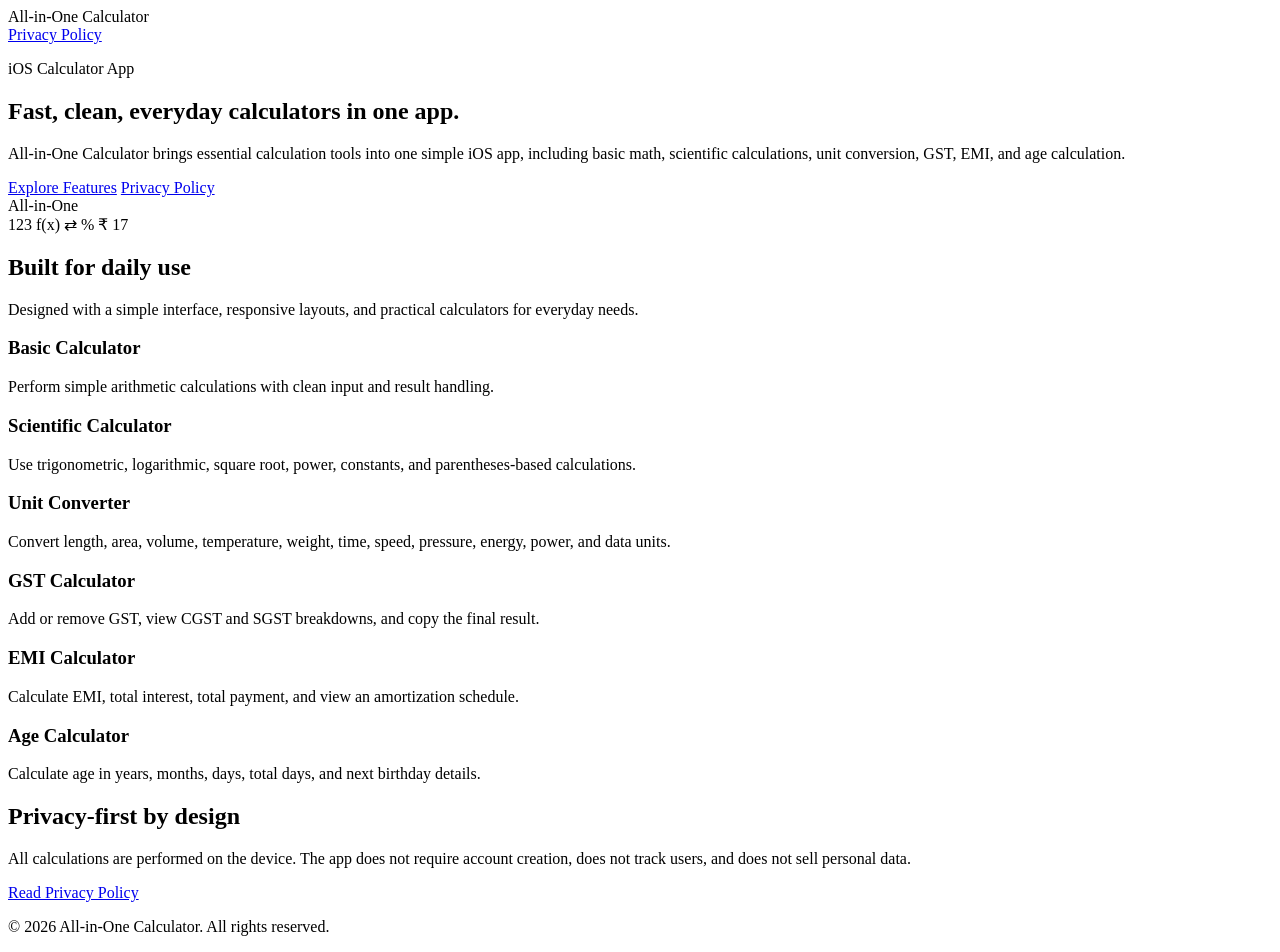
==== index.html @ e2fb16b6 "Create index.html index page" ====
<!DOCTYPE html>
<html lang="en">
<head>
  <meta charset="UTF-8" />
  <meta name="viewport" content="width=device-width, initial-scale=1.0" />
  <meta name="description" content="All-in-One Calculator is an iOS app with basic, scientific, unit conversion, GST, EMI, and age calculator tools." />
  <title>All-in-One Calculator</title>
  <link rel="stylesheet" href="styles.css" />
</head>
<body>
  <header class="hero">
    <nav class="nav">
      <div class="brand">All-in-One Calculator</div>
      <a href="privacy.html" class="nav-link">Privacy Policy</a>
    </nav>

    <section class="hero-content">
      <div>
        <p class="eyebrow">iOS Calculator App</p>
        <h1>Fast, clean, everyday calculators in one app.</h1>
        <p class="hero-text">
          All-in-One Calculator brings essential calculation tools into one simple iOS app,
          including basic math, scientific calculations, unit conversion, GST, EMI, and age calculation.
        </p>
        <div class="actions">
          <a href="#features" class="button primary">Explore Features</a>
          <a href="privacy.html" class="button secondary">Privacy Policy</a>
        </div>
      </div>

      <div class="phone-card">
        <div class="screen">
          <div class="screen-header">All-in-One</div>
          <div class="grid">
            <span>123</span>
            <span>f(x)</span>
            <span>⇄</span>
            <span>%</span>
            <span>₹</span>
            <span>17</span>
          </div>
        </div>
      </div>
    </section>
  </header>

  <main>
    <section id="features" class="section">
      <h2>Built for daily use</h2>
      <p class="section-subtitle">
        Designed with a simple interface, responsive layouts, and practical calculators for everyday needs.
      </p>

      <div class="feature-grid">
        <article class="card">
          <h3>Basic Calculator</h3>
          <p>Perform simple arithmetic calculations with clean input and result handling.</p>
        </article>

        <article class="card">
          <h3>Scientific Calculator</h3>
          <p>Use trigonometric, logarithmic, square root, power, constants, and parentheses-based calculations.</p>
        </article>

        <article class="card">
          <h3>Unit Converter</h3>
          <p>Convert length, area, volume, temperature, weight, time, speed, pressure, energy, power, and data units.</p>
        </article>

        <article class="card">
          <h3>GST Calculator</h3>
          <p>Add or remove GST, view CGST and SGST breakdowns, and copy the final result.</p>
        </article>

        <article class="card">
          <h3>EMI Calculator</h3>
          <p>Calculate EMI, total interest, total payment, and view an amortization schedule.</p>
        </article>

        <article class="card">
          <h3>Age Calculator</h3>
          <p>Calculate age in years, months, days, total days, and next birthday details.</p>
        </article>
      </div>
    </section>

    <section class="section privacy-callout">
      <h2>Privacy-first by design</h2>
      <p>
        All calculations are performed on the device. The app does not require account creation,
        does not track users, and does not sell personal data.
      </p>
      <a href="privacy.html" class="button primary">Read Privacy Policy</a>
    </section>
  </main>

  <footer class="footer">
    <p>© 2026 All-in-One Calculator. All rights reserved.</p>
  </footer>
</body>
</html>
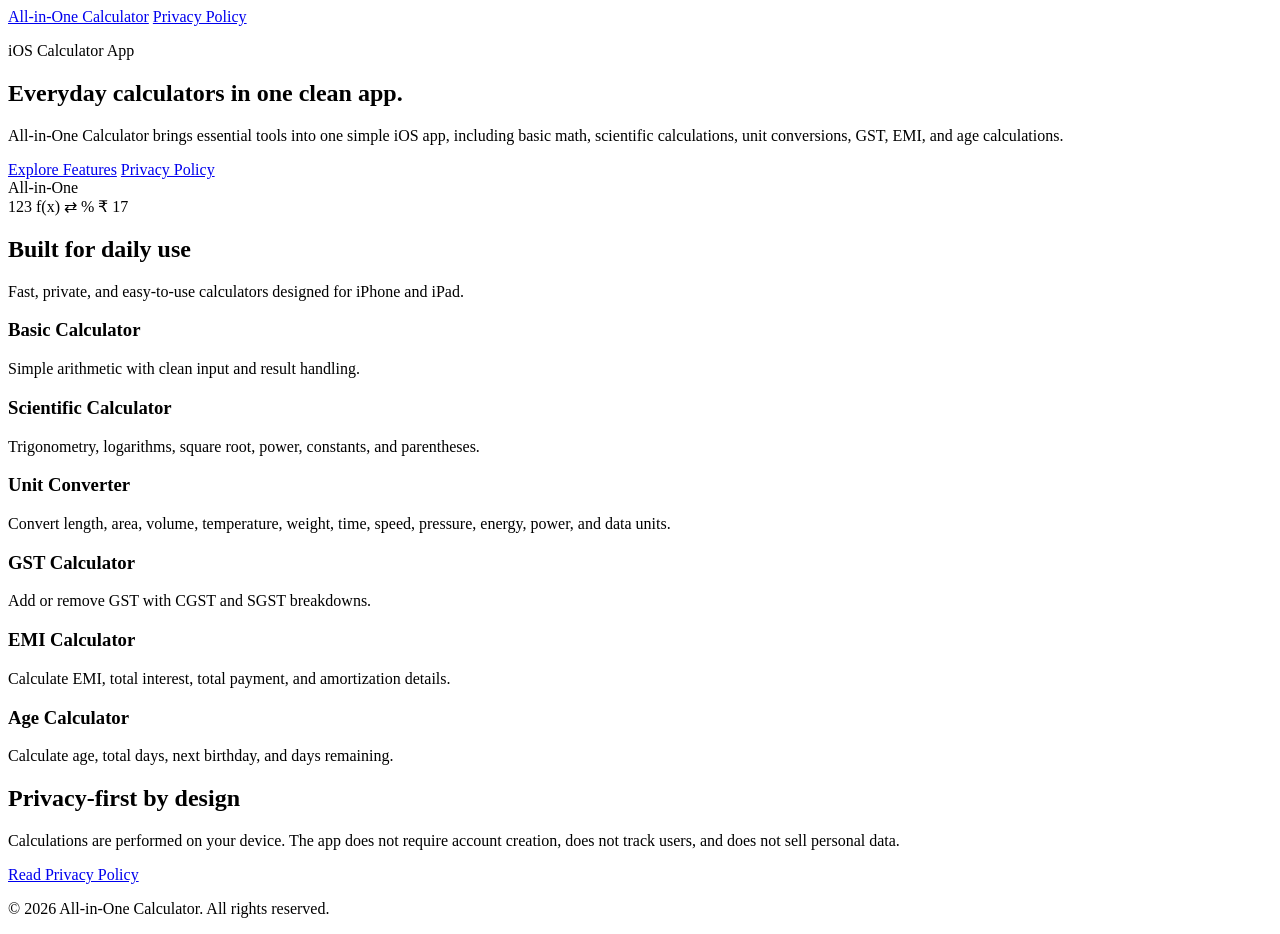
==== commit c15532c7: "Update index.html" ====
--- a/index.html
+++ b/index.html
@@ -3,32 +3,32 @@
 <head>
   <meta charset="UTF-8" />
   <meta name="viewport" content="width=device-width, initial-scale=1.0" />
-  <meta name="description" content="All-in-One Calculator is an iOS app with basic, scientific, unit conversion, GST, EMI, and age calculator tools." />
+  <meta name="description" content="All-in-One Calculator is an iOS app with basic calculator, scientific calculator, unit converter, GST calculator, EMI calculator, and age calculator tools." />
   <title>All-in-One Calculator</title>
-  <link rel="stylesheet" href="styles.css" />
+  <link rel="stylesheet" href="./styles.css" />
 </head>
 <body>
   <header class="hero">
     <nav class="nav">
-      <div class="brand">All-in-One Calculator</div>
-      <a href="privacy.html" class="nav-link">Privacy Policy</a>
+      <a class="brand" href="./index.html">All-in-One Calculator</a>
+      <a href="./privacy.html" class="nav-link">Privacy Policy</a>
     </nav>
 
     <section class="hero-content">
       <div>
         <p class="eyebrow">iOS Calculator App</p>
-        <h1>Fast, clean, everyday calculators in one app.</h1>
+        <h1>Everyday calculators in one clean app.</h1>
         <p class="hero-text">
-          All-in-One Calculator brings essential calculation tools into one simple iOS app,
-          including basic math, scientific calculations, unit conversion, GST, EMI, and age calculation.
+          All-in-One Calculator brings essential tools into one simple iOS app, including basic math,
+          scientific calculations, unit conversions, GST, EMI, and age calculations.
         </p>
         <div class="actions">
           <a href="#features" class="button primary">Explore Features</a>
-          <a href="privacy.html" class="button secondary">Privacy Policy</a>
+          <a href="./privacy.html" class="button secondary">Privacy Policy</a>
         </div>
       </div>
 
-      <div class="phone-card">
+      <div class="phone-card" aria-label="App preview">
         <div class="screen">
           <div class="screen-header">All-in-One</div>
           <div class="grid">
@@ -48,54 +48,35 @@
     <section id="features" class="section">
       <h2>Built for daily use</h2>
       <p class="section-subtitle">
-        Designed with a simple interface, responsive layouts, and practical calculators for everyday needs.
+        Fast, private, and easy-to-use calculators designed for iPhone and iPad.
       </p>
 
       <div class="feature-grid">
-        <article class="card">
-          <h3>Basic Calculator</h3>
-          <p>Perform simple arithmetic calculations with clean input and result handling.</p>
-        </article>
-
-        <article class="card">
-          <h3>Scientific Calculator</h3>
-          <p>Use trigonometric, logarithmic, square root, power, constants, and parentheses-based calculations.</p>
-        </article>
-
-        <article class="card">
-          <h3>Unit Converter</h3>
-          <p>Convert length, area, volume, temperature, weight, time, speed, pressure, energy, power, and data units.</p>
-        </article>
-
-        <article class="card">
-          <h3>GST Calculator</h3>
-          <p>Add or remove GST, view CGST and SGST breakdowns, and copy the final result.</p>
-        </article>
-
-        <article class="card">
-          <h3>EMI Calculator</h3>
-          <p>Calculate EMI, total interest, total payment, and view an amortization schedule.</p>
-        </article>
-
-        <article class="card">
-          <h3>Age Calculator</h3>
-          <p>Calculate age in years, months, days, total days, and next birthday details.</p>
-        </article>
+        <article class="card"><h3>Basic Calculator</h3><p>Simple arithmetic with clean input and result handling.</p></article>
+        <article class="card"><h3>Scientific Calculator</h3><p>Trigonometry, logarithms, square root, power, constants, and parentheses.</p></article>
+        <article class="card"><h3>Unit Converter</h3><p>Convert length, area, volume, temperature, weight, time, speed, pressure, energy, power, and data units.</p></article>
+        <article class="card"><h3>GST Calculator</h3><p>Add or remove GST with CGST and SGST breakdowns.</p></article>
+        <article class="card"><h3>EMI Calculator</h3><p>Calculate EMI, total interest, total payment, and amortization details.</p></article>
+        <article class="card"><h3>Age Calculator</h3><p>Calculate age, total days, next birthday, and days remaining.</p></article>
       </div>
     </section>
 
     <section class="section privacy-callout">
       <h2>Privacy-first by design</h2>
       <p>
-        All calculations are performed on the device. The app does not require account creation,
+        Calculations are performed on your device. The app does not require account creation,
         does not track users, and does not sell personal data.
       </p>
-      <a href="privacy.html" class="button primary">Read Privacy Policy</a>
+      <a href="./privacy.html" class="button primary">Read Privacy Policy</a>
     </section>
   </main>
 
   <footer class="footer">
-    <p>© 2026 All-in-One Calculator. All rights reserved.</p>
+    <p>© <span id="year"></span> All-in-One Calculator. All rights reserved.</p>
   </footer>
+
+  <script>
+    document.getElementById("year").textContent = new Date().getFullYear();
+  </script>
 </body>
 </html>
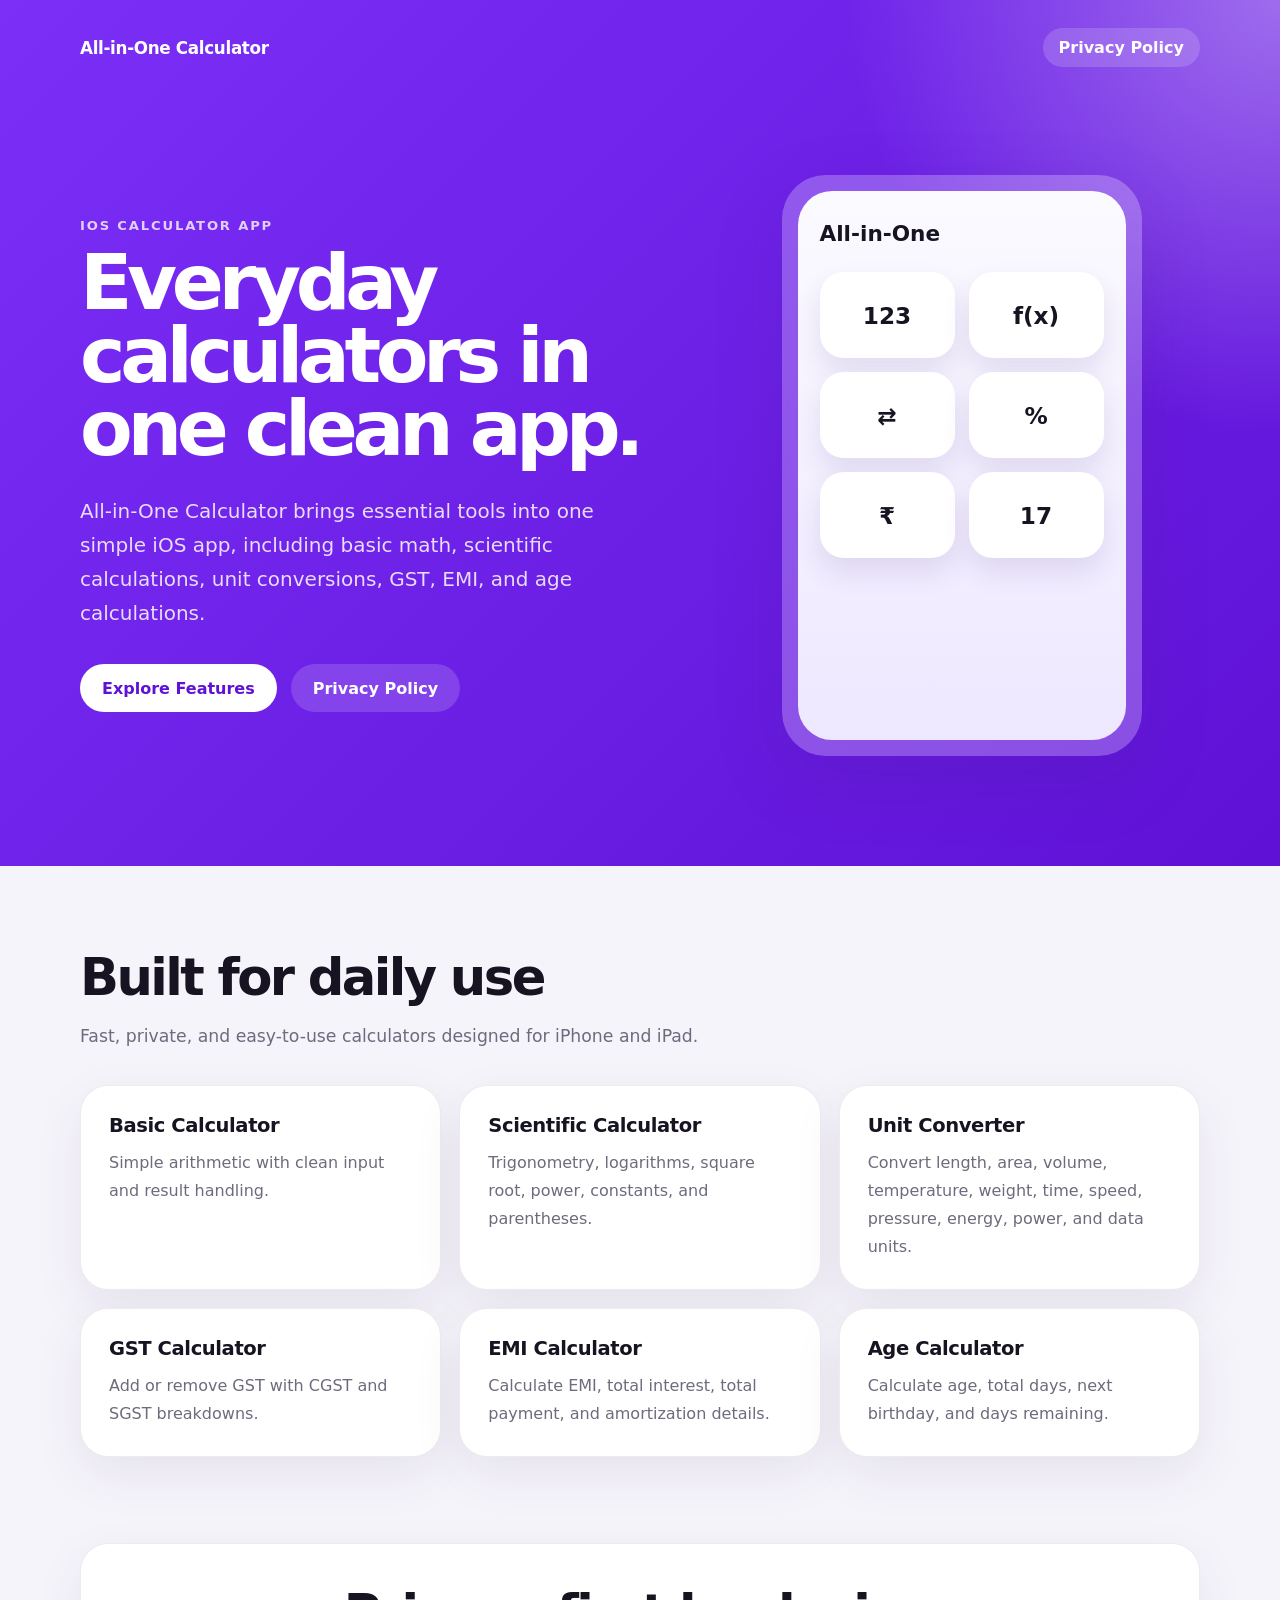
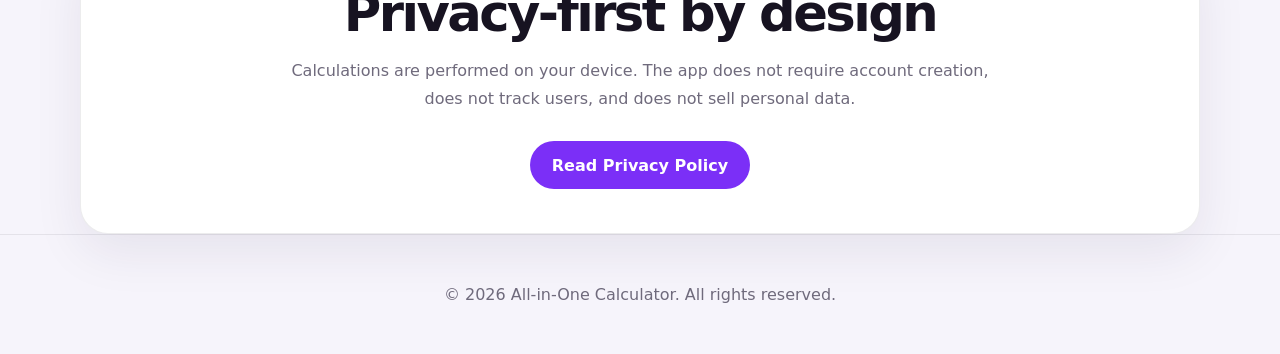
==== commit e2d6a249: "Update index.html" ====
--- a/index.html
+++ b/index.html
@@ -79,4 +79,4 @@
     document.getElementById("year").textContent = new Date().getFullYear();
   </script>
 </body>
-</html>
+</html> 
--- a/styles.css
+++ b/styles.css
@@ -0,0 +1,337 @@
+:root {
+  --primary: #7b2ff7;
+  --primary-dark: #5f12d6;
+  --bg: #f6f4fb;
+  --surface: #ffffff;
+  --text: #171321;
+  --muted: #6f6a7c;
+  --border: rgba(23, 19, 33, 0.08);
+  --shadow: 0 24px 70px rgba(62, 31, 120, 0.16);
+  --radius: 28px;
+}
+
+* {
+  box-sizing: border-box;
+}
+
+html {
+  scroll-behavior: smooth;
+}
+
+body {
+  margin: 0;
+  font-family: Inter, ui-sans-serif, system-ui, -apple-system, BlinkMacSystemFont, "Segoe UI", sans-serif;
+  color: var(--text);
+  background: var(--bg);
+}
+
+a {
+  color: inherit;
+  text-decoration: none;
+}
+
+.hero {
+  min-height: 720px;
+  background:
+    radial-gradient(circle at top right, rgba(255, 255, 255, 0.35), transparent 28%),
+    linear-gradient(135deg, var(--primary), var(--primary-dark));
+  color: white;
+  overflow: hidden;
+}
+
+.nav {
+  width: min(1120px, calc(100% - 40px));
+  margin: 0 auto;
+  padding: 28px 0;
+  display: flex;
+  align-items: center;
+  justify-content: space-between;
+}
+
+.brand {
+  font-weight: 800;
+  letter-spacing: -0.02em;
+  font-size: 1.05rem;
+}
+
+.nav-link {
+  padding: 10px 16px;
+  border-radius: 999px;
+  background: rgba(255, 255, 255, 0.16);
+  color: white;
+  font-weight: 700;
+  backdrop-filter: blur(18px);
+}
+
+.hero-content {
+  width: min(1120px, calc(100% - 40px));
+  margin: 0 auto;
+  padding: 80px 0 110px;
+  display: grid;
+  grid-template-columns: 1.1fr 0.9fr;
+  gap: 60px;
+  align-items: center;
+}
+
+.eyebrow {
+  margin: 0 0 14px;
+  font-size: 0.82rem;
+  font-weight: 800;
+  letter-spacing: 0.14em;
+  text-transform: uppercase;
+  color: rgba(255, 255, 255, 0.78);
+}
+
+h1 {
+  margin: 0;
+  font-size: clamp(2.6rem, 6vw, 5.7rem);
+  line-height: 0.95;
+  letter-spacing: -0.07em;
+}
+
+.hero-text {
+  max-width: 660px;
+  margin: 28px 0 0;
+  font-size: clamp(1.05rem, 2vw, 1.25rem);
+  line-height: 1.7;
+  color: rgba(255, 255, 255, 0.84);
+}
+
+.actions {
+  display: flex;
+  flex-wrap: wrap;
+  gap: 14px;
+  margin-top: 34px;
+}
+
+.button {
+  display: inline-flex;
+  align-items: center;
+  justify-content: center;
+  min-height: 48px;
+  padding: 0 22px;
+  border-radius: 999px;
+  font-weight: 800;
+  transition: transform 0.2s ease, opacity 0.2s ease;
+}
+
+.button:hover {
+  transform: translateY(-2px);
+}
+
+.button.primary {
+  background: white;
+  color: var(--primary-dark);
+}
+
+.button.secondary {
+  background: rgba(255, 255, 255, 0.16);
+  color: white;
+  backdrop-filter: blur(18px);
+}
+
+.phone-card {
+  justify-self: center;
+  width: min(360px, 100%);
+  aspect-ratio: 0.62;
+  border-radius: 44px;
+  padding: 16px;
+  background: rgba(255, 255, 255, 0.25);
+  box-shadow: var(--shadow);
+  backdrop-filter: blur(22px);
+}
+
+.screen {
+  height: 100%;
+  border-radius: 34px;
+  background: linear-gradient(180deg, #fbfaff, #eee8ff);
+  padding: 30px 22px;
+  color: var(--text);
+}
+
+.screen-header {
+  font-size: 1.35rem;
+  font-weight: 900;
+  margin-bottom: 26px;
+}
+
+.grid {
+  display: grid;
+  grid-template-columns: repeat(2, 1fr);
+  gap: 14px;
+}
+
+.grid span {
+  min-height: 86px;
+  border-radius: 24px;
+  display: grid;
+  place-items: center;
+  font-size: 1.45rem;
+  font-weight: 900;
+  background: white;
+  box-shadow: 0 14px 28px rgba(75, 45, 130, 0.12);
+}
+
+.section {
+  width: min(1120px, calc(100% - 40px));
+  margin: 0 auto;
+  padding: 86px 0;
+}
+
+.section h2,
+.policy-title h1 {
+  margin: 0;
+  font-size: clamp(2rem, 4vw, 3.6rem);
+  line-height: 1;
+  letter-spacing: -0.05em;
+}
+
+.section-subtitle {
+  max-width: 720px;
+  margin: 18px 0 0;
+  color: var(--muted);
+  font-size: 1.08rem;
+  line-height: 1.75;
+}
+
+.feature-grid {
+  margin-top: 34px;
+  display: grid;
+  grid-template-columns: repeat(3, 1fr);
+  gap: 18px;
+}
+
+.card,
+.policy-card,
+.privacy-callout {
+  background: var(--surface);
+  border: 1px solid var(--border);
+  border-radius: var(--radius);
+  box-shadow: 0 18px 50px rgba(33, 24, 67, 0.08);
+}
+
+.card {
+  padding: 28px;
+}
+
+.card h3,
+.policy-card h2 {
+  margin: 0 0 12px;
+  font-size: 1.22rem;
+  letter-spacing: -0.02em;
+}
+
+.card p,
+.policy-card p,
+.privacy-callout p {
+  margin: 0;
+  color: var(--muted);
+  line-height: 1.75;
+}
+
+.privacy-callout {
+  padding: 44px;
+  text-align: center;
+}
+
+.privacy-callout p {
+  max-width: 740px;
+  margin: 18px auto 28px;
+}
+
+.privacy-callout .button.primary {
+  background: var(--primary);
+  color: white;
+}
+
+.policy-header {
+  background: linear-gradient(135deg, var(--primary), var(--primary-dark));
+  color: white;
+}
+
+.policy-title {
+  width: min(920px, calc(100% - 40px));
+  margin: 0 auto;
+  padding: 70px 0 90px;
+}
+
+.policy-title p:last-child {
+  margin-top: 18px;
+  color: rgba(255, 255, 255, 0.78);
+}
+
+.policy-container {
+  width: min(920px, calc(100% - 40px));
+  margin: -42px auto 0;
+  padding-bottom: 80px;
+  display: grid;
+  gap: 18px;
+}
+
+.policy-card {
+  padding: 30px;
+}
+
+.policy-card a {
+  color: var(--primary);
+  font-weight: 800;
+}
+
+.footer {
+  padding: 34px 20px;
+  text-align: center;
+  color: var(--muted);
+  border-top: 1px solid var(--border);
+}
+
+@media (max-width: 860px) {
+  .hero {
+    min-height: auto;
+  }
+
+  .hero-content {
+    grid-template-columns: 1fr;
+    padding: 50px 0 80px;
+  }
+
+  .phone-card {
+    width: min(320px, 92%);
+  }
+
+  .feature-grid {
+    grid-template-columns: 1fr;
+  }
+
+  .section {
+    padding: 64px 0;
+  }
+}
+
+@media (max-width: 520px) {
+  .nav {
+    width: min(100% - 28px, 1120px);
+  }
+
+  .hero-content,
+  .section,
+  .policy-title,
+  .policy-container {
+    width: min(100% - 28px, 1120px);
+  }
+
+  .actions {
+    flex-direction: column;
+  }
+
+  .button {
+    width: 100%;
+  }
+
+  .privacy-callout {
+    padding: 30px 22px;
+  }
+
+  .policy-card {
+    padding: 24px;
+  }
+}
